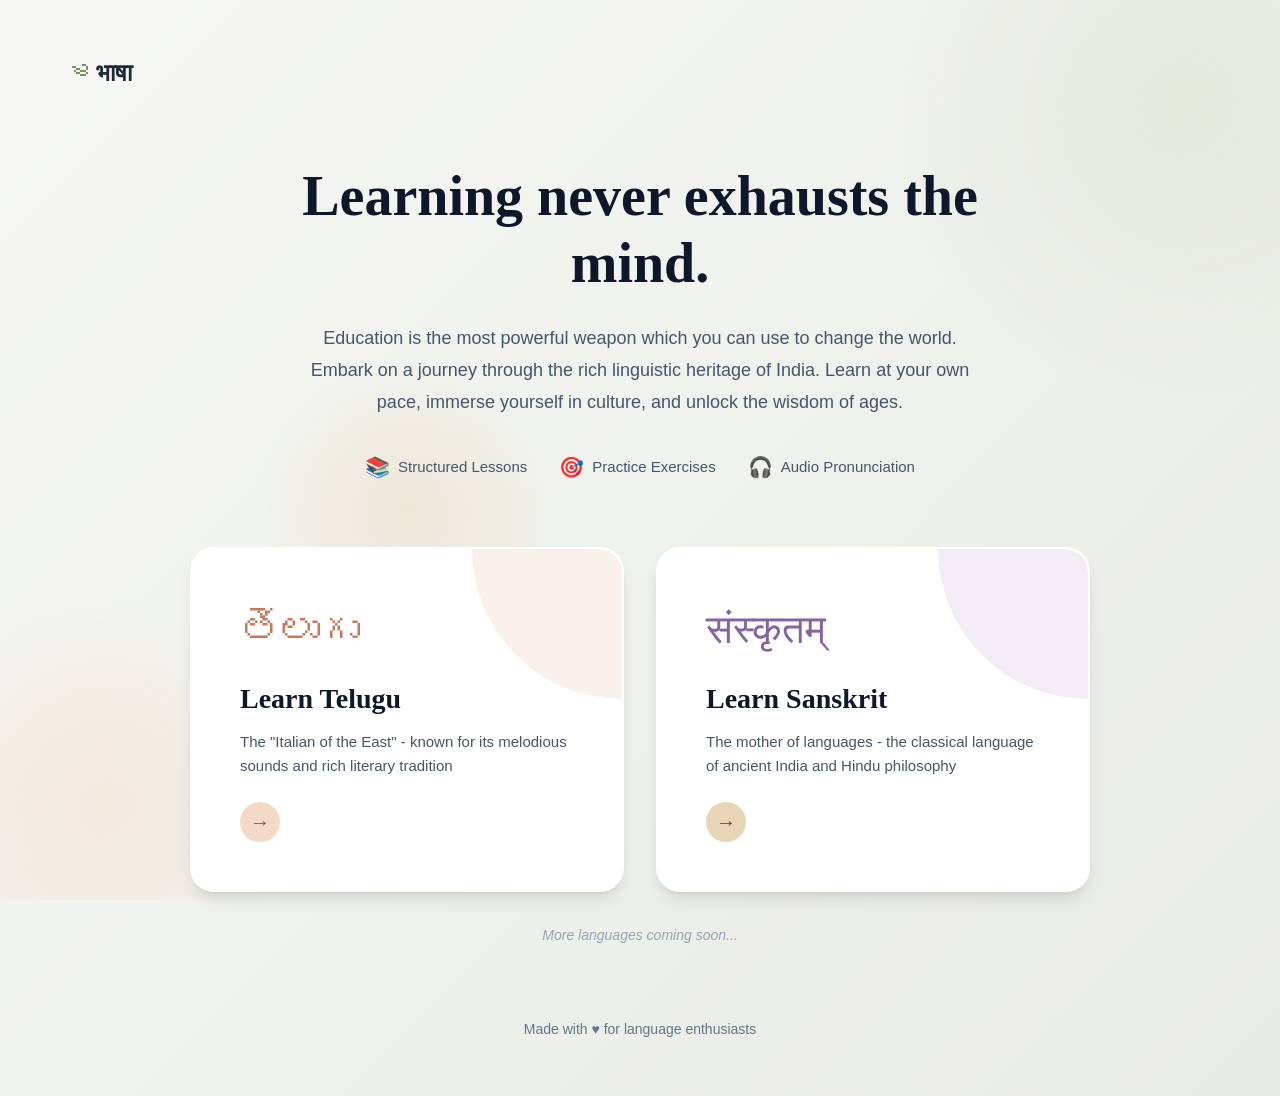
==== index.html @ 0390a758 "Initial commit of Language Learning Hub project" ====
<!DOCTYPE html>
<html lang="en">
<head>
    <meta charset="UTF-8">
    <meta name="viewport" content="width=device-width, initial-scale=1.0">
    <title>Language Learning Hub</title>
    <link rel="stylesheet" href="css/styles.css">
    <link rel="preconnect" href="[fonts.googleapis.com](https://fonts.googleapis.com)">
    <link rel="preconnect" href="[fonts.gstatic.com](https://fonts.gstatic.com)" crossorigin>
    <link href="[fonts.googleapis.com](https://fonts.googleapis.com/css2?family=Nunito:wght@300;400;600;700&family=Playfair+Display:wght@400;600&display=swap)" rel="stylesheet">
</head>
<body class="landing-page">
    <div class="landing-container">
        <header class="landing-header">
            <div class="logo">
                <span class="logo-icon">༄</span>
                <span class="logo-text">भाषा</span>
            </div>
        </header>

        <main class="landing-main">
            <div class="welcome-section">
                <h1 class="main-title">Learning never exhausts the mind.</h1>
                <p class="subtitle">Education is the most powerful weapon which you can use to change the world. Embark on a journey through the rich linguistic heritage of India. Learn at your own pace, immerse yourself in culture, and unlock the wisdom of ages.</p>
                
                <div class="features">
                    <div class="feature">
                        <span class="feature-icon">📚</span>
                        <span>Structured Lessons</span>
                    </div>
                    <div class="feature">
                        <span class="feature-icon">🎯</span>
                        <span>Practice Exercises</span>
                    </div>
                    <div class="feature">
                        <span class="feature-icon">🎧</span>
                        <span>Audio Pronunciation</span>
                    </div>
                </div>
            </div>

            <div class="language-cards">
                <a href="learntelugu.html" class="language-card telugu-card">
                    <div class="card-content">
                        <span class="card-script">తెలుగు</span>
                        <h2>Learn Telugu</h2>
                        <p>The "Italian of the East" - known for its melodious sounds and rich literary tradition</p>
                        <span class="card-arrow">→</span>
                    </div>
                    <div class="card-decoration"></div>
                </a>

                <a href="learnsanskrit.html" class="language-card sanskrit-card">
                    <div class="card-content">
                        <span class="card-script">संस्कृतम्</span>
                        <h2>Learn Sanskrit</h2>
                        <p>The mother of languages - the classical language of ancient India and Hindu philosophy</p>
                        <span class="card-arrow">→</span>
                    </div>
                    <div class="card-decoration"></div>
                </a>
            </div>

            <p class="coming-soon">More languages coming soon...</p>
        </main>

        <footer class="landing-footer">
            <p>Made with ♥ for language enthusiasts</p>
        </footer>
    </div>

    <div class="background-decoration">
        <div class="circle circle-1"></div>
        <div class="circle circle-2"></div>
        <div class="circle circle-3"></div>
    </div>
</body>
</html>
---- css/styles.css ----
/* ==========================================
   CSS CUSTOM PROPERTIES (VARIABLES)
   ========================================== */
:root {
    /* Base Colors */
    --color-white: #ffffff;
    --color-black: #1a1a2e;
    
    /* Neutral Palette */
    --color-gray-50: #f8fafc;
    --color-gray-100: #f1f5f9;
    --color-gray-200: #e2e8f0;
    --color-gray-300: #cbd5e1;
    --color-gray-400: #94a3b8;
    --color-gray-500: #64748b;
    --color-gray-600: #475569;
    --color-gray-700: #334155;
    --color-gray-800: #1e293b;
    --color-gray-900: #0f172a;
    
    /* Soothing Color Palette */
    --color-sage-50: #f6f7f4;
    --color-sage-100: #e8ebe3;
    --color-sage-200: #d4dbc9;
    --color-sage-300: #b5c2a3;
    --color-sage-400: #97a87f;
    --color-sage-500: #7a8f62;
    --color-sage-600: #5f724c;
    
    /* Telugu Theme - Warm Terracotta */
    --telugu-primary: #c2694a;
    --telugu-primary-light: #e8a88c;
    --telugu-primary-dark: #994d35;
    --telugu-accent: #f4d9c6;
    --telugu-bg: #faf6f3;
    --telugu-sidebar: #2d2420;
    
    /* Sanskrit Theme - Deep Purple/Gold */
    --sanskrit-primary: #7c5295;
    --sanskrit-primary-light: #a881c4;
    --sanskrit-primary-dark: #5a3a6e;
    --sanskrit-accent: #e8d5b7;
    --sanskrit-bg: #f9f7fb;
    --sanskrit-sidebar: #1e1a2e;
    
    /* Typography */
    --font-primary: 'Nunito', -apple-system, BlinkMacSystemFont, sans-serif;
    --font-display: 'Playfair Display', Georgia, serif;
    
    /* Spacing */
    --spacing-xs: 0.25rem;
    --spacing-sm: 0.5rem;
    --spacing-md: 1rem;
    --spacing-lg: 1.5rem;
    --spacing-xl: 2rem;
    --spacing-2xl: 3rem;
    --spacing-3xl: 4rem;
    
    /* Border Radius */
    --radius-sm: 0.375rem;
    --radius-md: 0.5rem;
    --radius-lg: 0.75rem;
    --radius-xl: 1rem;
    --radius-2xl: 1.5rem;
    --radius-full: 9999px;
    
    /* Shadows */
    --shadow-sm: 0 1px 2px 0 rgba(0, 0, 0, 0.05);
    --shadow-md: 0 4px 6px -1px rgba(0, 0, 0, 0.1), 0 2px 4px -2px rgba(0, 0, 0, 0.1);
    --shadow-lg: 0 10px 15px -3px rgba(0, 0, 0, 0.1), 0 4px 6px -4px rgba(0, 0, 0, 0.1);
    --shadow-xl: 0 20px 25px -5px rgba(0, 0, 0, 0.1), 0 8px 10px -6px rgba(0, 0, 0, 0.1);
    
    /* Transitions */
    --transition-fast: 150ms ease;
    --transition-base: 250ms ease;
    --transition-slow: 350ms ease;
    
    /* Layout */
    --sidebar-width: 300px;
    --header-height: 60px;
}

/* ==========================================
   RESET & BASE STYLES
   ========================================== */
*, *::before, *::after {
    box-sizing: border-box;
    margin: 0;
    padding: 0;
}

html {
    font-size: 16px;
    scroll-behavior: smooth;
}

body {
    font-family: var(--font-primary);
    font-size: 1rem;
    line-height: 1.6;
    color: var(--color-gray-800);
    background-color: var(--color-sage-50);
    min-height: 100vh;
    -webkit-font-smoothing: antialiased;
    -moz-osx-font-smoothing: grayscale;
}

a {
    color: inherit;
    text-decoration: none;
}

button {
    font-family: inherit;
    font-size: inherit;
    cursor: pointer;
    border: none;
    background: none;
}

ul, ol {
    list-style: none;
}

img {
    max-width: 100%;
    display: block;
}

/* ==========================================
   LANDING PAGE STYLES
   ========================================== */
.landing-page {
    background: linear-gradient(135deg, var(--color-sage-50) 0%, var(--color-sage-100) 100%);
    min-height: 100vh;
    position: relative;
    overflow-x: hidden;
}

.landing-container {
    max-width: 1200px;
    margin: 0 auto;
    padding: var(--spacing-xl);
    min-height: 100vh;
    display: flex;
    flex-direction: column;
    position: relative;
    z-index: 1;
}

/* Background Decoration */
.background-decoration {
    position: fixed;
    top: 0;
    left: 0;
    width: 100%;
    height: 100%;
    pointer-events: none;
    z-index: 0;
    overflow: hidden;
}

.circle {
    position: absolute;
    border-radius: 50%;
    opacity: 0.4;
}

.circle-1 {
    width: 600px;
    height: 600px;
    background: radial-gradient(circle, var(--color-sage-200) 0%, transparent 70%);
    top: -200px;
    right: -200px;
}

.circle-2 {
    width: 400px;
    height: 400px;
    background: radial-gradient(circle, var(--telugu-accent) 0%, transparent 70%);
    bottom: -100px;
    left: -100px;
}

.circle-3 {
    width: 300px;
    height: 300px;
    background: radial-gradient(circle, var(--sanskrit-accent) 0%, transparent 70%);
    top: 40%;
    left: 20%;
}

/* Landing Header */
.landing-header {
    padding: var(--spacing-md) 0;
}

.logo {
    display: flex;
    align-items: center;
    gap: var(--spacing-sm);
}

.logo-icon {
    font-size: 2rem;
    color: var(--color-sage-500);
}

.logo-text {
    font-family: var(--font-display);
    font-size: 1.5rem;
    font-weight: 600;
    color: var(--color-gray-800);
}

/* Landing Main */
.landing-main {
    flex: 1;
    display: flex;
    flex-direction: column;
    justify-content: center;
    padding: var(--spacing-2xl) 0;
}

.welcome-section {
    text-align: center;
    max-width: 700px;
    margin: 0 auto var(--spacing-3xl);
}

.main-title {
    font-family: var(--font-display);
    font-size: clamp(2.5rem, 5vw, 3.5rem);
    font-weight: 600;
    color: var(--color-gray-900);
    margin-bottom: var(--spacing-lg);
    line-height: 1.2;
}

.subtitle {
    font-size: 1.125rem;
    color: var(--color-gray-600);
    line-height: 1.8;
    margin-bottom: var(--spacing-xl);
}

.features {
    display: flex;
    justify-content: center;
    gap: var(--spacing-xl);
    flex-wrap: wrap;
}

.feature {
    display: flex;
    align-items: center;
    gap: var(--spacing-sm);
    color: var(--color-gray-600);
    font-size: 0.9375rem;
}

.feature-icon {
    font-size: 1.25rem;
}

/* Language Cards */
.language-cards {
    display: grid;
    grid-template-columns: repeat(auto-fit, minmax(320px, 1fr));
    gap: var(--spacing-xl);
    max-width: 900px;
    margin: 0 auto;
}

.language-card {
    position: relative;
    background: var(--color-white);
    border-radius: var(--radius-2xl);
    padding: var(--spacing-2xl);
    box-shadow: var(--shadow-lg);
    transition: all var(--transition-base);
    overflow: hidden;
    display: block;
}

.language-card:hover {
    transform: translateY(-8px);
    box-shadow: var(--shadow-xl);
}

.card-content {
    position: relative;
    z-index: 1;
}

.card-script {
    font-size: 2.5rem;
    display: block;
    margin-bottom: var(--spacing-md);
    opacity: 0.9;
}

.language-card h2 {
    font-family: var(--font-display);
    font-size: 1.75rem;
    font-weight: 600;
    margin-bottom: var(--spacing-sm);
    color: var(--color-gray-900);
}

.language-card p {
    color: var(--color-gray-600);
    font-size: 0.9375rem;
    line-height: 1.6;
    margin-bottom: var(--spacing-lg);
}

.card-arrow {
    display: inline-flex;
    align-items: center;
    justify-content: center;
    width: 40px;
    height: 40px;
    border-radius: var(--radius-full);
    font-size: 1.25rem;
    transition: all var(--transition-base);
}

.card-decoration {
    position: absolute;
    top: 0;
    right: 0;
    width: 150px;
    height: 150px;
    border-radius: 0 var(--radius-2xl) 0 100%;
    opacity: 0.1;
    transition: all var(--transition-base);
}

/* Telugu Card Styling */
.telugu-card {
    border: 2px solid transparent;
}

.telugu-card:hover {
    border-color: var(--telugu-primary-light);
}

.telugu-card .card-script {
    color: var(--telugu-primary);
}

.telugu-card .card-arrow {
    background: var(--telugu-accent);
    color: var(--telugu-primary-dark);
}

.telugu-card:hover .card-arrow {
    background: var(--telugu-primary);
    color: var(--color-white);
}

.telugu-card .card-decoration {
    background: var(--telugu-primary);
}

.telugu-card:hover .card-decoration {
    opacity: 0.15;
}

/* Sanskrit Card Styling */
.sanskrit-card {
    border: 2px solid transparent;
}

.sanskrit-card:hover {
    border-color: var(--sanskrit-primary-light);
}

.sanskrit-card .card-script {
    color: var(--sanskrit-primary);
}

.sanskrit-card .card-arrow {
    background: var(--sanskrit-accent);
    color: var(--sanskrit-primary-dark);
}

.sanskrit-card:hover .card-arrow {
    background: var(--sanskrit-primary);
    color: var(--color-white);
}

.sanskrit-card .card-decoration {
    background: var(--sanskrit-primary);
}

.sanskrit-card:hover .card-decoration {
    opacity: 0.15;
}

.coming-soon {
    text-align: center;
    color: var(--color-gray-400);
    font-size: 0.875rem;
    margin-top: var(--spacing-xl);
    font-style: italic;
}

/* Landing Footer */
.landing-footer {
    text-align: center;
    padding: var(--spacing-lg) 0;
    color: var(--color-gray-500);
    font-size: 0.875rem;
}

/* ==========================================
   LEARNING PAGE LAYOUT
   ========================================== */
.learning-page {
    min-height: 100vh;
}

.app-container {
    display: flex;
    min-height: 100vh;
}

/* ==========================================
   SIDEBAR STYLES
   ========================================== */
.sidebar {
    width: var(--sidebar-width);
    min-height: 100vh;
    display: flex;
    flex-direction: column;
    position: fixed;
    left: 0;
    top: 0;
    bottom: 0;
    z-index: 100;
    overflow: hidden;
}

.telugu-theme .sidebar {
    background: linear-gradient(180deg, var(--telugu-sidebar) 0%, #1a1512 100%);
}

.sanskrit-theme .sidebar {
    background: linear-gradient(180deg, var(--sanskrit-sidebar) 0%, #12101a 100%);
}

.sidebar-header {
    padding: var(--spacing-lg);
    border-bottom: 1px solid rgba(255, 255, 255, 0.1);
}

.back-home {
    display: inline-flex;
    align-items: center;
    gap: var(--spacing-sm);
    color: rgba(255, 255, 255, 0.6);
    font-size: 0.875rem;
    margin-bottom: var(--spacing-lg);
    transition: color var(--transition-fast);
}

.back-home:hover {
    color: rgba(255, 255, 255, 0.9);
}

.back-icon {
    font-size: 1rem;
}

.language-title {
    color: var(--color-white);
}

.language-title .script {
    font-size: 1.75rem;
    display: block;
    margin-bottom: var(--spacing-xs);
    opacity: 0.9;
}

.language-title h1 {
    font-family: var(--font-display);
    font-size: 1.5rem;
    font-weight: 600;
}

/* Menu Navigation */
.menu-nav {
    flex: 1;
    overflow-y: auto;
    padding: var(--spacing-md) 0;
}

.menu-nav::-webkit-scrollbar {
    width: 4px;
}

.menu-nav::-webkit-scrollbar-track {
    background: transparent;
}

.menu-nav::-webkit-scrollbar-thumb {
    background: rgba(255, 255, 255, 0.2);
    border-radius: var(--radius-full);
}

.menu-list {
    padding: 0 var(--spacing-sm);
}

.menu-item {
    margin-bottom: var(--spacing-xs);
}

.menu-button {
    width: 100%;
    display: flex;
    align-items: center;
    gap: var(--spacing-sm);
    padding: var(--spacing-md) var(--spacing-md);
    color: rgba(255, 255, 255, 0.8);
    border-radius: var(--radius-lg);
    transition: all var(--transition-fast);
    text-align: left;
}

.menu-button:hover {
    background: rgba(255, 255, 255, 0.1);
    color: var(--color-white);
}

.menu-item.active > .menu-button {
    background: rgba(255, 255, 255, 0.15);
    color: var(--color-white);
}

.menu-icon {
    font-size: 1.125rem;
    flex-shrink: 0;
}

.menu-text {
    flex: 1;
    font-size: 0.9375rem;
    font-weight: 500;
}

.menu-arrow {
    font-size: 1rem;
    opacity: 0.6;
    transition: transform var(--transition-fast);
}

.menu-item.active > .menu-button .menu-arrow {
    transform: rotate(90deg);
}

/* Submenu */
.submenu {
    max-height: 0;
    overflow: hidden;
    transition: max-height var(--transition-base);
}

.menu-item.active .submenu {
    max-height: 500px;
}

.submenu-link {
    display: block;
    padding: var(--spacing-sm) var(--spacing-md);
    padding-left: calc(var(--spacing-md) + 1.125rem + var(--spacing-sm));
    color: rgba(255, 255, 255, 0.6);
    font-size: 0.875rem;
    border-radius: var(--radius-md);
    margin: var(--spacing-xs) var(--spacing-sm);
    transition: all var(--transition-fast);
}

.submenu-link:hover {
    color: rgba(255, 255, 255, 0.9);
    background: rgba(255, 255, 255, 0.05);
}

.submenu-link.active {
    color: var(--color-white);
}

.telugu-theme .submenu-link.active {
    background: var(--telugu-primary);
}

.sanskrit-theme .submenu-link.active {
    background: var(--sanskrit-primary);
}


/* Nested submenu group (3rd level) */
.submenu-group {
    margin: var(--spacing-xs) var(--spacing-sm);
}

.submenu-group-button {
    display: flex;
    align-items: center;
    justify-content: space-between;
    width: 100%;
    padding: var(--spacing-sm) var(--spacing-md);
    padding-left: calc(var(--spacing-md) + 1.125rem + var(--spacing-sm));
    background: none;
    border: none;
    color: rgba(255, 255, 255, 0.6);
    font-size: 0.875rem;
    font-family: inherit;
    border-radius: var(--radius-md);
    cursor: pointer;
    transition: all var(--transition-fast);
    text-align: left;
}

.submenu-group-button:hover {
    color: rgba(255, 255, 255, 0.9);
    background: rgba(255, 255, 255, 0.05);
}

.submenu-group-arrow {
    transition: transform var(--transition-fast);
    font-size: 1rem;
}

.submenu-group.open .submenu-group-arrow {
    transform: rotate(90deg);
}

.submenu-nested {
    max-height: 0;
    overflow: hidden;
    transition: max-height var(--transition-base);
    list-style: none;
    padding: 0;
    margin: 0;
}

.submenu-group.open .submenu-nested {
    max-height: 200px;
}

.submenu-nested .submenu-link {
    padding-left: calc(var(--spacing-md) + 1.125rem + var(--spacing-sm) + 1rem);
    font-size: 0.8rem;
}

/* Sidebar Footer */
.sidebar-footer {
    padding: var(--spacing-lg);
    border-top: 1px solid rgba(255, 255, 255, 0.1);
}

.progress-section {
    color: rgba(255, 255, 255, 0.8);
}

.progress-label {
    font-size: 0.75rem;
    text-transform: uppercase;
    letter-spacing: 0.05em;
    opacity: 0.7;
}

.progress-bar {
    height: 6px;
    background: rgba(255, 255, 255, 0.1);
    border-radius: var(--radius-full);
    margin: var(--spacing-sm) 0;
    overflow: hidden;
}

.progress-fill {
    height: 100%;
    border-radius: var(--radius-full);
    transition: width var(--transition-slow);
}

.telugu-theme .progress-fill {
    background: linear-gradient(90deg, var(--telugu-primary) 0%, var(--telugu-primary-light) 100%);
}

.sanskrit-theme .progress-fill {
    background: linear-gradient(90deg, var(--sanskrit-primary) 0%, var(--sanskrit-primary-light) 100%);
}

.progress-text {
    font-size: 0.8125rem;
    opacity: 0.8;
}

/* ==========================================
   CONTENT AREA STYLES
   ========================================== */
.content-area {
    flex: 1;
    margin-left: var(--sidebar-width);
    min-height: 100vh;
}

.telugu-theme .content-area {
    background: var(--telugu-bg);
}

.sanskrit-theme .content-area {
    background: var(--sanskrit-bg);
}

.content-wrapper {
    max-width: 900px;
    margin: 0 auto;
    padding: var(--spacing-2xl);
}

/* Welcome Content */
.welcome-content {
    animation: fadeIn var(--transition-slow);
}

@keyframes fadeIn {
    from {
        opacity: 0;
        transform: translateY(10px);
    }
    to {
        opacity: 1;
        transform: translateY(0);
    }
}

.welcome-header {
    text-align: center;
    margin-bottom: var(--spacing-2xl);
}

.welcome-header h1 {
    font-family: var(--font-display);
    font-size: 2.5rem;
    font-weight: 600;
    color: var(--color-gray-900);
    margin-bottom: var(--spacing-md);
}

.welcome-header h1 .translation {
    font-family: var(--font-primary);
    font-size: 1.5rem;
    font-weight: 400;
    color: var(--color-gray-500);
}

.welcome-header .lead {
    font-size: 1.125rem;
    color: var(--color-gray-600);
    max-width: 600px;
    margin: 0 auto;
}

/* Info Cards */
.info-cards {
    display: grid;
    grid-template-columns: repeat(auto-fit, minmax(200px, 1fr));
    gap: var(--spacing-lg);
    margin-bottom: var(--spacing-2xl);
}

.info-card {
    background: var(--color-white);
    border-radius: var(--radius-xl);
    padding: var(--spacing-xl);
    text-align: center;
    box-shadow: var(--shadow-md);
    transition: transform var(--transition-base);
}

.info-card:hover {
    transform: translateY(-4px);
}

.info-icon {
    font-size: 2rem;
    margin-bottom: var(--spacing-sm);
}

.info-card h3 {
    font-size: 1.25rem;
    font-weight: 700;
    color: var(--color-gray-900);
    margin-bottom: var(--spacing-xs);
}

.info-card p {
    font-size: 0.875rem;
    color: var(--color-gray-500);
}

/* Quick Start Guide */
.quick-start {
    background: var(--color-white);
    border-radius: var(--radius-xl);
    padding: var(--spacing-xl);
    margin-bottom: var(--spacing-xl);
    box-shadow: var(--shadow-md);
}

.quick-start h2 {
    font-family: var(--font-display);
    font-size: 1.5rem;
    font-weight: 600;
    color: var(--color-gray-900);
    margin-bottom: var(--spacing-lg);
}

.steps {
    display: flex;
    flex-direction: column;
    gap: var(--spacing-md);
}

.step {
    display: flex;
    align-items: flex-start;
    gap: var(--spacing-md);
}

.step-number {
    display: flex;
    align-items: center;
    justify-content: center;
    width: 32px;
    height: 32px;
    border-radius: var(--radius-full);
    font-weight: 700;
    font-size: 0.875rem;
    flex-shrink: 0;
}

.telugu-theme .step-number {
    background: var(--telugu-accent);
    color: var(--telugu-primary-dark);
}

.sanskrit-theme .step-number {
    background: var(--sanskrit-accent);
    color: var(--sanskrit-primary-dark);
}

.step-content h4 {
    font-size: 1rem;
    font-weight: 600;
    color: var(--color-gray-800);
    margin-bottom: var(--spacing-xs);
}

.step-content p {
    font-size: 0.875rem;
    color: var(--color-gray-500);
}

/* Tip Box */
.tip-box {
    display: flex;
    gap: var(--spacing-md);
    padding: var(--spacing-lg);
    border-radius: var(--radius-lg);
    background: var(--color-sage-100);
    border-left: 4px solid var(--color-sage-400);
}

.tip-icon {
    font-size: 1.5rem;
    flex-shrink: 0;
}

.tip-content {
    font-size: 0.9375rem;
    color: var(--color-gray-700);
    line-height: 1.6;
}

/* Quote Box (Sanskrit) */
.quote-box {
    text-align: center;
    padding: var(--spacing-xl);
    margin-bottom: var(--spacing-xl);
}

.quote-box blockquote {
    border: none;
    padding: 0;
}

.sanskrit-quote {
    font-size: 1.75rem;
    color: var(--sanskrit-primary);
    margin-bottom: var(--spacing-sm);
}

.quote-box .translation {
    font-style: italic;
    color: var(--color-gray-500);
}

/* ==========================================
   DYNAMIC CONTENT STYLES
   ========================================== */
.lesson-content {
    animation: fadeIn var(--transition-slow);
}

.lesson-header {
    margin-bottom: var(--spacing-xl);
    padding-bottom: var(--spacing-lg);
    border-bottom: 2px solid var(--color-gray-100);
}

.lesson-header h1 {
    font-family: var(--font-display);
    font-size: 2rem;
    font-weight: 600;
    color: var(--color-gray-900);
    margin-bottom: var(--spacing-sm);
}

.lesson-meta {
    display: flex;
    gap: var(--spacing-lg);
    color: var(--color-gray-500);
    font-size: 0.875rem;
}

.lesson-body {
    font-size: 1.0625rem;
    line-height: 1.8;
    color: var(--color-gray-700);
}

.lesson-body h2 {
    font-family: var(--font-display);
    font-size: 1.5rem;
    font-weight: 600;
    color: var(--color-gray-900);
    margin: var(--spacing-xl) 0 var(--spacing-md);
}

.lesson-body h3 {
    font-size: 1.25rem;
    font-weight: 600;
    color: var(--color-gray-800);
    margin: var(--spacing-lg) 0 var(--spacing-sm);
}

.lesson-body p {
    margin-bottom: var(--spacing-md);
}

.lesson-body ul, .lesson-body ol {
    margin: var(--spacing-md) 0;
    padding-left: var(--spacing-xl);
}

.lesson-body li {
    margin-bottom: var(--spacing-sm);
    list-style: disc;
}

.lesson-body ol li {
    list-style: decimal;
}

/* Example Box */
.example-box {
    background: var(--color-white);
    border-radius: var(--radius-lg);
    padding: var(--spacing-lg);
    margin: var(--spacing-lg) 0;
    box-shadow: var(--shadow-sm);
    border: 1px solid var(--color-gray-200);
}

.example-box .native {
    font-size: 1.5rem;
    margin-bottom: var(--spacing-sm);
}

.telugu-theme .example-box .native {
    color: var(--telugu-primary);
}

.sanskrit-theme .example-box .native {
    color: var(--sanskrit-primary);
}

.example-box .transliteration {
    font-style: italic;
    color: var(--color-gray-500);
    margin-bottom: var(--spacing-xs);
}

.example-box .meaning {
    color: var(--color-gray-700);
}

/* Character Grid */
.character-grid {
    display: grid;
    grid-template-columns: repeat(auto-fill, minmax(80px, 1fr));
    gap: var(--spacing-md);
    margin: var(--spacing-lg) 0;
}

.character-card {
    background: var(--color-white);
    border-radius: var(--radius-lg);
    padding: var(--spacing-md);
    text-align: center;
    box-shadow: var(--shadow-sm);
    transition: all var(--transition-base);
    cursor: pointer;
    border: 2px solid transparent;
}

.character-card:hover {
    transform: translateY(-2px);
    box-shadow: var(--shadow-md);
}

.telugu-theme .character-card:hover {
    border-color: var(--telugu-primary-light);
}

.sanskrit-theme .character-card:hover {
    border-color: var(--sanskrit-primary-light);
}

.character-card .char {
    font-size: 2rem;
    display: block;
    margin-bottom: var(--spacing-xs);
}

.telugu-theme .character-card .char {
    color: var(--telugu-primary);
}

.sanskrit-theme .character-card .char {
    color: var(--sanskrit-primary);
}

.character-card .romanized {
    font-size: 0.8125rem;
    color: var(--color-gray-500);
}

/* Navigation Buttons */
.lesson-nav {
    display: flex;
    justify-content: space-between;
    margin-top: var(--spacing-2xl);
    padding-top: var(--spacing-xl);
    border-top: 1px solid var(--color-gray-200);
}

.nav-btn {
    display: inline-flex;
    align-items: center;
    gap: var(--spacing-sm);
    padding: var(--spacing-md) var(--spacing-lg);
    border-radius: var(--radius-lg);
    font-weight: 600;
    transition: all var(--transition-fast);
}

.nav-btn.prev {
    background: var(--color-gray-100);
    color: var(--color-gray-700);
}

.nav-btn.prev:hover {
    background: var(--color-gray-200);
}

.nav-btn.next {
    color: var(--color-white);
}

.telugu-theme .nav-btn.next {
    background: var(--telugu-primary);
}

.telugu-theme .nav-btn.next:hover {
    background: var(--telugu-primary-dark);
}

.sanskrit-theme .nav-btn.next {
    background: var(--sanskrit-primary);
}

.sanskrit-theme .nav-btn.next:hover {
    background: var(--sanskrit-primary-dark);
}

/* ==========================================
   RESPONSIVE STYLES
   ========================================== */
@media (max-width: 1024px) {
    :root {
        --sidebar-width: 260px;
    }
}

@media (max-width: 768px) {
    :root {
        --sidebar-width: 100%;
    }
    
    .landing-container {
        padding: var(--spacing-lg);
    }
    
    .language-cards {
        grid-template-columns: 1fr;
    }
    
    .app-container {
        flex-direction: column;
    }
    
    .sidebar {
        position: relative;
        width: 100%;
        min-height: auto;
    }
    
    .menu-nav {
        max-height: 50vh;
    }
    
    .content-area {
        margin-left: 0;
    }
    
    .content-wrapper {
        padding: var(--spacing-lg);
    }
    
    .welcome-header h1 {
        font-size: 2rem;
    }
    
    .info-cards {
        grid-template-columns: 1fr;
    }
    
    .features {
        flex-direction: column;
        gap: var(--spacing-md);
    }
}

@media (max-width: 480px) {
    .landing-container {
        padding: var(--spacing-md);
    }
    
    .main-title {
        font-size: 2rem;
    }
    
    .language-card {
        padding: var(--spacing-lg);
    }
    
    .card-script {
        font-size: 2rem;
    }
    
    .language-card h2 {
        font-size: 1.5rem;
    }
    
    .content-wrapper {
        padding: var(--spacing-md);
    }
    
    .lesson-nav {
        flex-direction: column;
        gap: var(--spacing-md);
    }
    
    .nav-btn {
        justify-content: center;
    }
    
    .custom-table td {
    font-size: 18px;
	}
}

#content {
    text-align: left;
    padding: 10px;
}

#content table {
    border-collapse: collapse;
    width: 100%;
}

#content th, #content td {
    border: 1px solid #ccc;
    padding: 8px;
    text-align: left;
}



/* Match your theme look */
#contentArea table {
    width: 100%;
    border-collapse: collapse;
    margin: 20px 0;
    background: white;
    border-radius: 12px;
    overflow: hidden;
    box-shadow: 0 6px 16px rgba(0,0,0,0.08);
    font-size: 20px;
}

/* Header */
#contentArea th {
    background: linear-gradient(135deg, #b7410e, #ca6b00d9);
    color: white;
    padding: 14px;
    font-weight: 600;
    text-align: left;
}

/* Cells */
#contentArea td {
    padding: 12px;
    border-bottom: 1px solid #eee;
}

/* Alternate rows */
#contentArea tr:nth-child(even) {
    background: #f7fbff;
}

/* Hover */
#contentArea tr:hover {
    background: #FFA500;
}

.color-table {
  width: 100%;
  border-collapse: collapse;
  margin-top: 20px;
}

.color-table th {
  background-color: #2c7be5;
  color: white;
  padding: 10px;
}

.color-table td {
  border: 1px solid #ddd;
  padding: 10px;
  text-align: center;
}

.color-table tr:nth-child(even) {
  background-color: #f2f2f2;
}

.color-box {
  width: 40px;
  height: 25px;
  margin: auto;
  border-radius: 4px;
}

.flashcard-container {
    text-align: center;
    margin: 30px auto;
}

.flashcard {
    background-color: #fdf2e9;  /* soft cream */
    color: #333;                /* text color */
    font-size: 2rem;
    padding: 40px 20px;
    border-radius: 15px;
    box-shadow: 0 4px 12px rgba(0,0,0,0.2);
    max-width: 400px;
    margin: 0 auto 20px;
    transition: transform 0.3s ease;
}

.flashcard:hover {
    transform: scale(1.05);
}

.flashcard-btn {
    background-color: #f4a261;  /* site accent */
    color: white;
    border: none;
    padding: 12px 25px;
    font-size: 1rem;
    border-radius: 8px;
    cursor: pointer;
    transition: background-color 0.2s ease;
}

.flashcard-btn:hover {
    background-color: #e76f51;
}

.flashcard {
    display: flex;
    flex-direction: column;
    align-items: center;
    gap: 0.5rem;
}

.flashcard-word {
    font-size: 2rem;
    font-weight: bold;
}

.flashcard-translation {
    font-size: 1.1rem;
    color: #666;
}
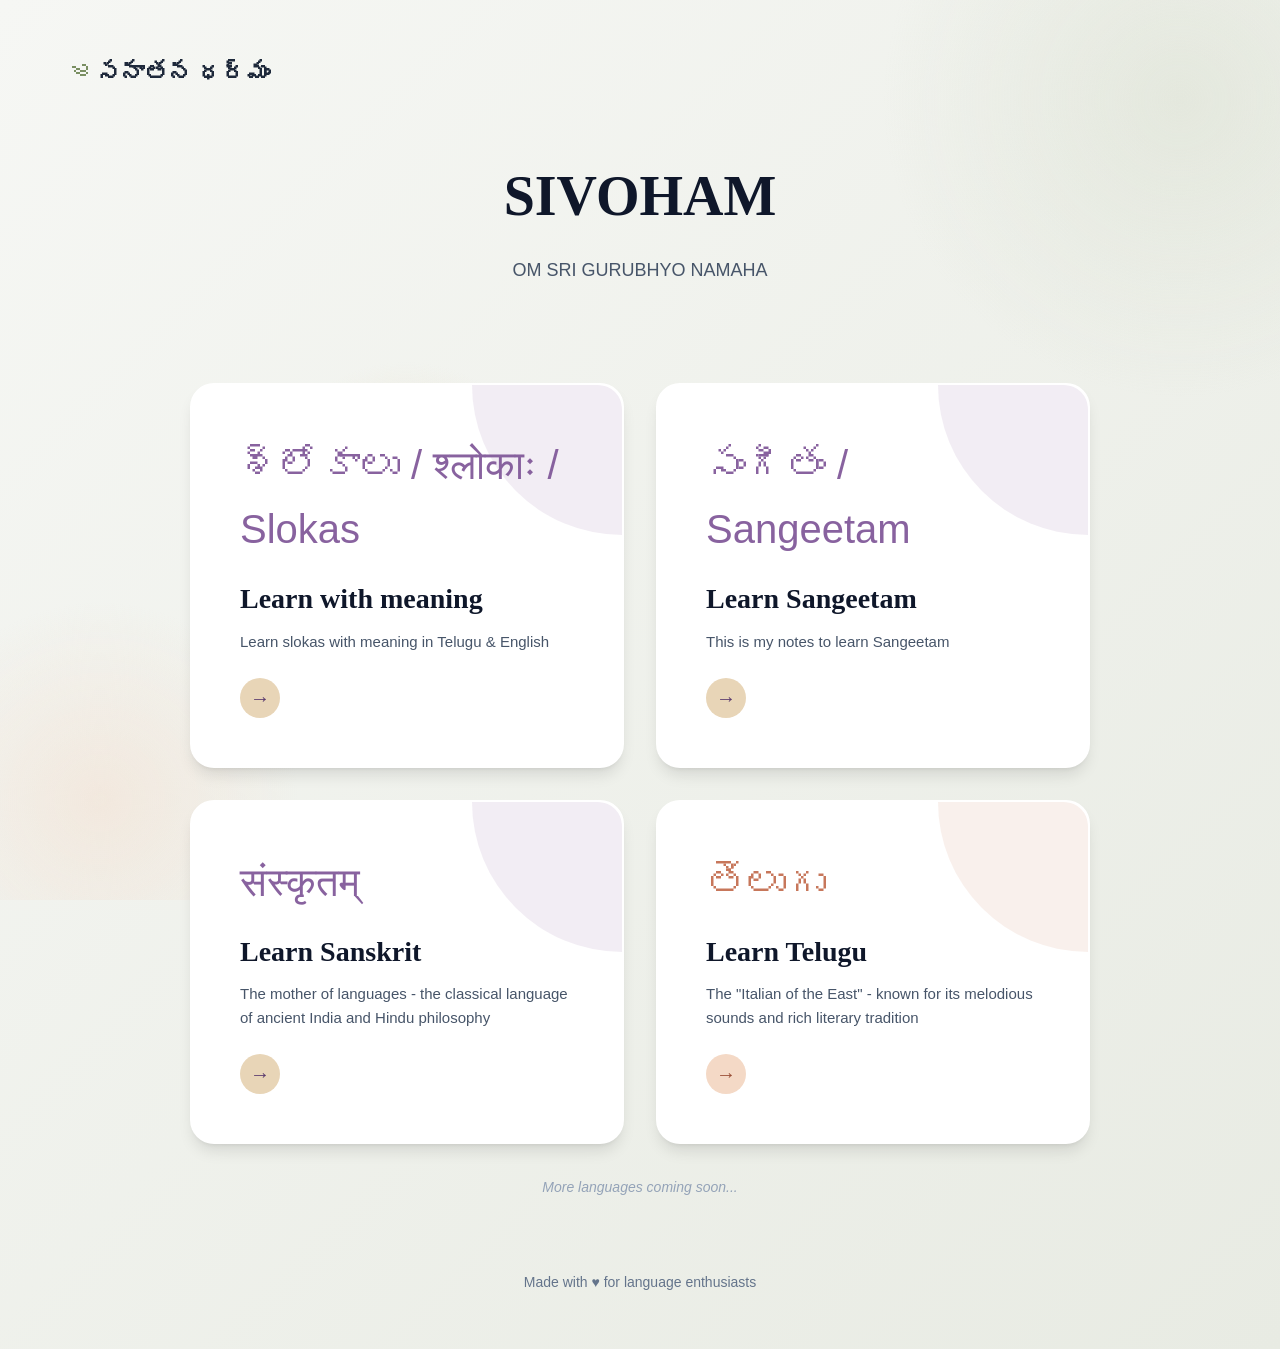
==== commit b29a3e7d: "new data" ====
--- a/index.html
+++ b/index.html
@@ -14,16 +14,16 @@
         <header class="landing-header">
             <div class="logo">
                 <span class="logo-icon">༄</span>
-                <span class="logo-text">भाषा</span>
+                <span class="logo-text">సనాతన ధర్మం</span>
             </div>
         </header>
 
         <main class="landing-main">
             <div class="welcome-section">
-                <h1 class="main-title">Learning never exhausts the mind.</h1>
-                <p class="subtitle">Education is the most powerful weapon which you can use to change the world. Embark on a journey through the rich linguistic heritage of India. Learn at your own pace, immerse yourself in culture, and unlock the wisdom of ages.</p>
+                <h1 class="main-title">SIVOHAM</h1>
+                <p class="subtitle">OM SRI GURUBHYO NAMAHA</p>
                 
-                <div class="features">
+                <!-- div class="features">
                     <div class="feature">
                         <span class="feature-icon">📚</span>
                         <span>Structured Lessons</span>
@@ -36,15 +36,25 @@
                         <span class="feature-icon">🎧</span>
                         <span>Audio Pronunciation</span>
                     </div>
-                </div>
+                </div -->
             </div>
 
             <div class="language-cards">
-                <a href="learntelugu.html" class="language-card telugu-card">
+                <a href="slokas.html" class="language-card sanskrit-card">
                     <div class="card-content">
-                        <span class="card-script">తెలుగు</span>
-                        <h2>Learn Telugu</h2>
-                        <p>The "Italian of the East" - known for its melodious sounds and rich literary tradition</p>
+                        <span class="card-script">శ్లోకాలు / श्लोकाः / Slokas</span>
+                        <h2>Learn with meaning</h2>
+                        <p>Learn slokas with meaning in Telugu & English</p>
+                        <span class="card-arrow">→</span>
+                    </div>
+                    <div class="card-decoration"></div>
+                </a>
+
+                <a href="sangeetam.html" class="language-card sanskrit-card">
+                    <div class="card-content">
+                        <span class="card-script">సంగీతం / Sangeetam </span>
+                        <h2>Learn Sangeetam</h2>
+                        <p>This is my notes to learn Sangeetam</p>
                         <span class="card-arrow">→</span>
                     </div>
                     <div class="card-decoration"></div>
@@ -55,6 +65,16 @@
                         <span class="card-script">संस्कृतम्</span>
                         <h2>Learn Sanskrit</h2>
                         <p>The mother of languages - the classical language of ancient India and Hindu philosophy</p>
+                        <span class="card-arrow">→</span>
+                    </div>
+                    <div class="card-decoration"></div>
+                </a>
+
+                <a href="learntelugu.html" class="language-card telugu-card">
+                    <div class="card-content">
+                        <span class="card-script">తెలుగు</span>
+                        <h2>Learn Telugu</h2>
+                        <p>The "Italian of the East" - known for its melodious sounds and rich literary tradition</p>
                         <span class="card-arrow">→</span>
                     </div>
                     <div class="card-decoration"></div>
@@ -74,5 +94,6 @@
         <div class="circle circle-2"></div>
         <div class="circle circle-3"></div>
     </div>
+    <div id="birds-display" class="content-section" style="display:none;"></div>
 </body>
 </html>
--- a/css/styles.css
+++ b/css/styles.css
@@ -1343,4 +1343,104 @@
 .flashcard-translation {
     font-size: 1.1rem;
     color: #666;
+}
+
+.showTell-card {
+  max-width: 600px;
+  margin: 20px auto;
+  font-family: inherit;
+}
+
+.showTell-top {
+  display: flex;
+  border: 2px solid #333;
+  border-bottom: 2px solid #333;
+}
+
+.showTell-bottom {
+  display: flex;
+  border: 2px solid #333;
+  border-bottom: 2px solid #333;
+}
+
+.showTell-image-wrap {
+  flex: 3;
+  border-right: 2px solid #333;
+  padding: 10px;
+  display: flex;
+  align-items: center;
+  justify-content: center;
+}
+
+.showTell-img {
+  flex: 3;
+  max-width: 800px;
+  max-height: 600px;
+  width: 100%;
+  object-fit: contain;
+}
+
+.showTell-names {
+  flex: 1;
+  display: flex;
+  flex-direction: column;
+  justify-content: center;
+  align-items: center;
+  padding: 10px;
+  gap: 10px;
+}
+
+.showTell-tel-img {
+  font-size: 2rem;
+  font-weight: bold;
+  text-align: center;
+  color: #1a1a6e;
+}
+
+.showTell-td-telugu {
+  font-size: 2rem;
+  font-weight: bold;
+  text-align: center;
+  color: #1a1a6e;
+}
+
+.showTell-td-english {
+  font-size: 1rem;
+  font-weight: bold;
+  text-align: center;
+  color: #1a1a6e;
+}
+
+.showTell-eng-img {
+  font-size: 1rem;
+  text-align: center;
+  color: #444;
+  border-top: 1px solid #ccc;
+  padding-top: 8px;
+  width: 100%;
+}
+
+.showTell-details {
+  border: 2px solid #333;
+  padding: 14px;
+  font-size: 1em;
+  line-height: 1.6;
+  color: var(--telugu-primary-dark);
+  background: #fafafa;
+}
+
+.showTell-next-btn {
+  display: block;
+  margin: 16px auto 0;
+  padding: 8px 24px;
+  font-size: 1em;
+  cursor: pointer;
+  background: var(--telugu-primary);
+  color: white;
+  border: none;
+  border-radius: 6px;
+}
+
+.showTell-next-btn:hover {
+  background: var(--telugu-primary-light);
 }
